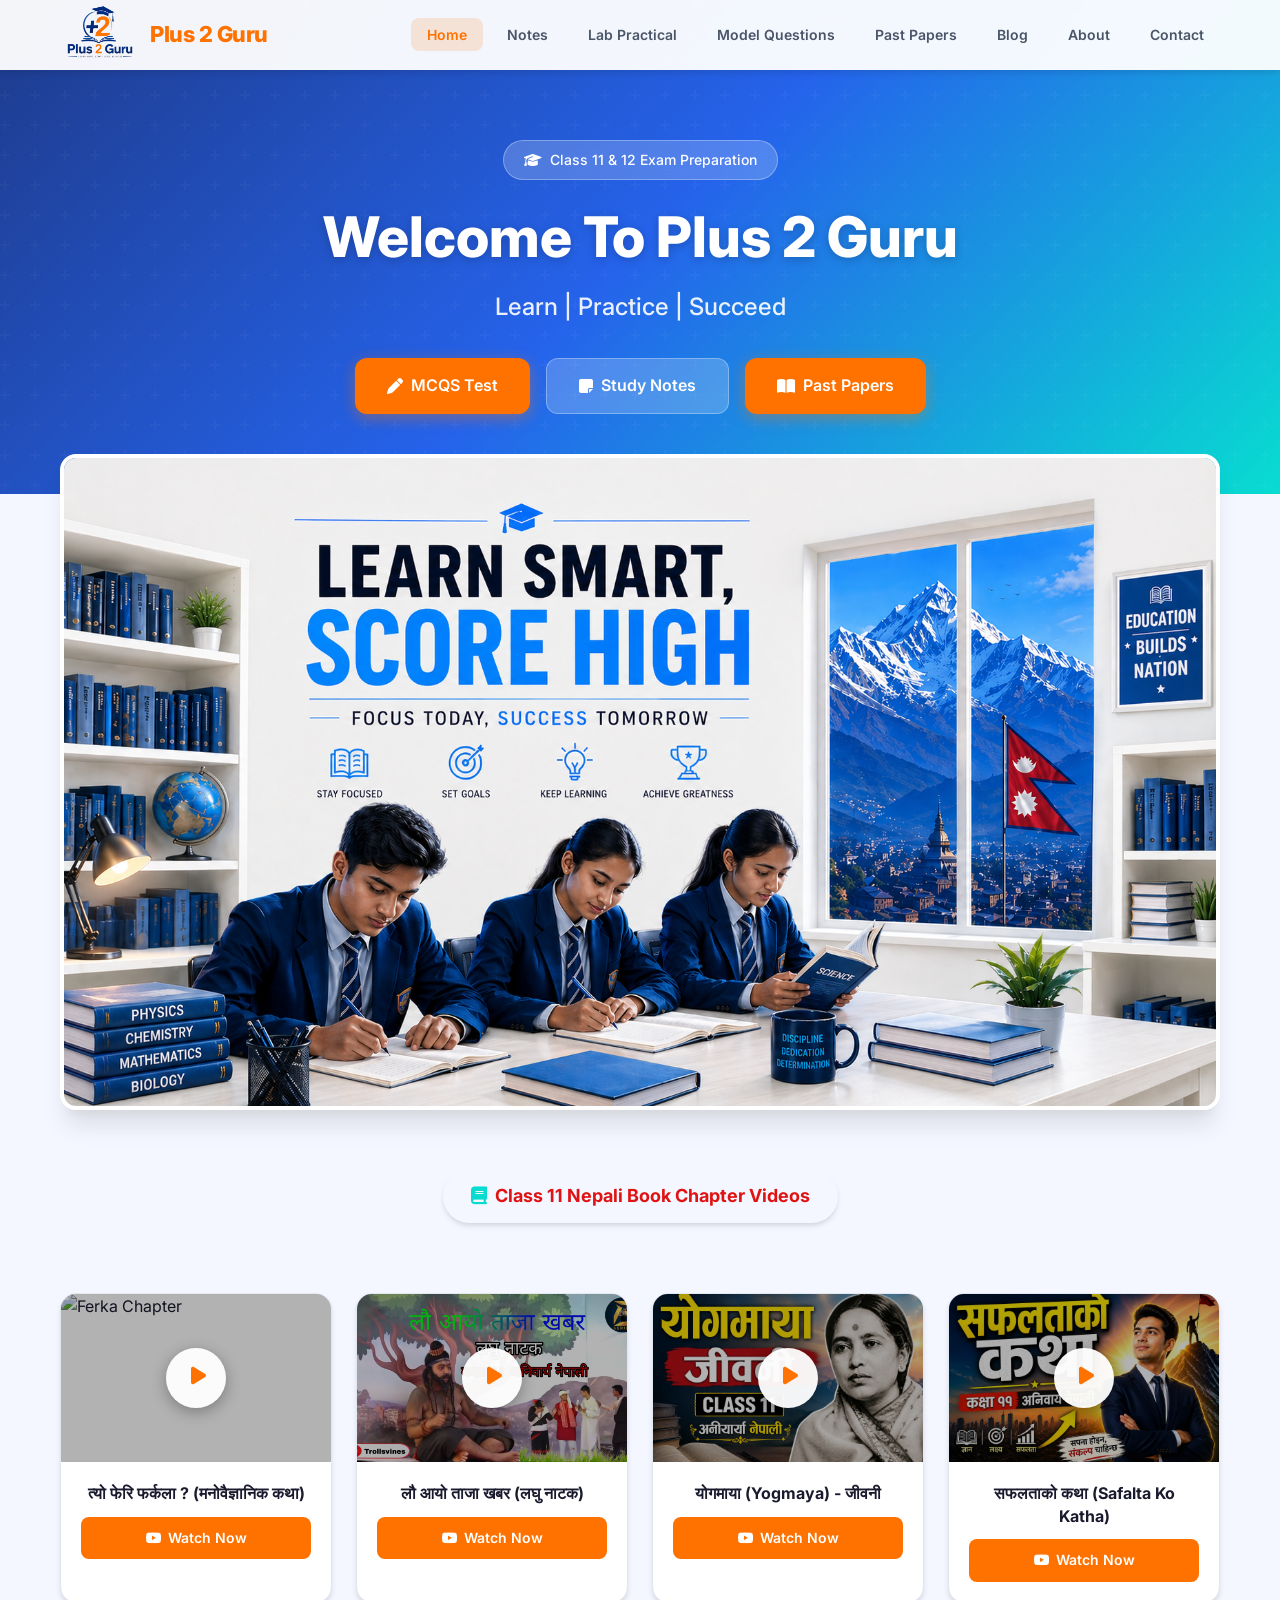
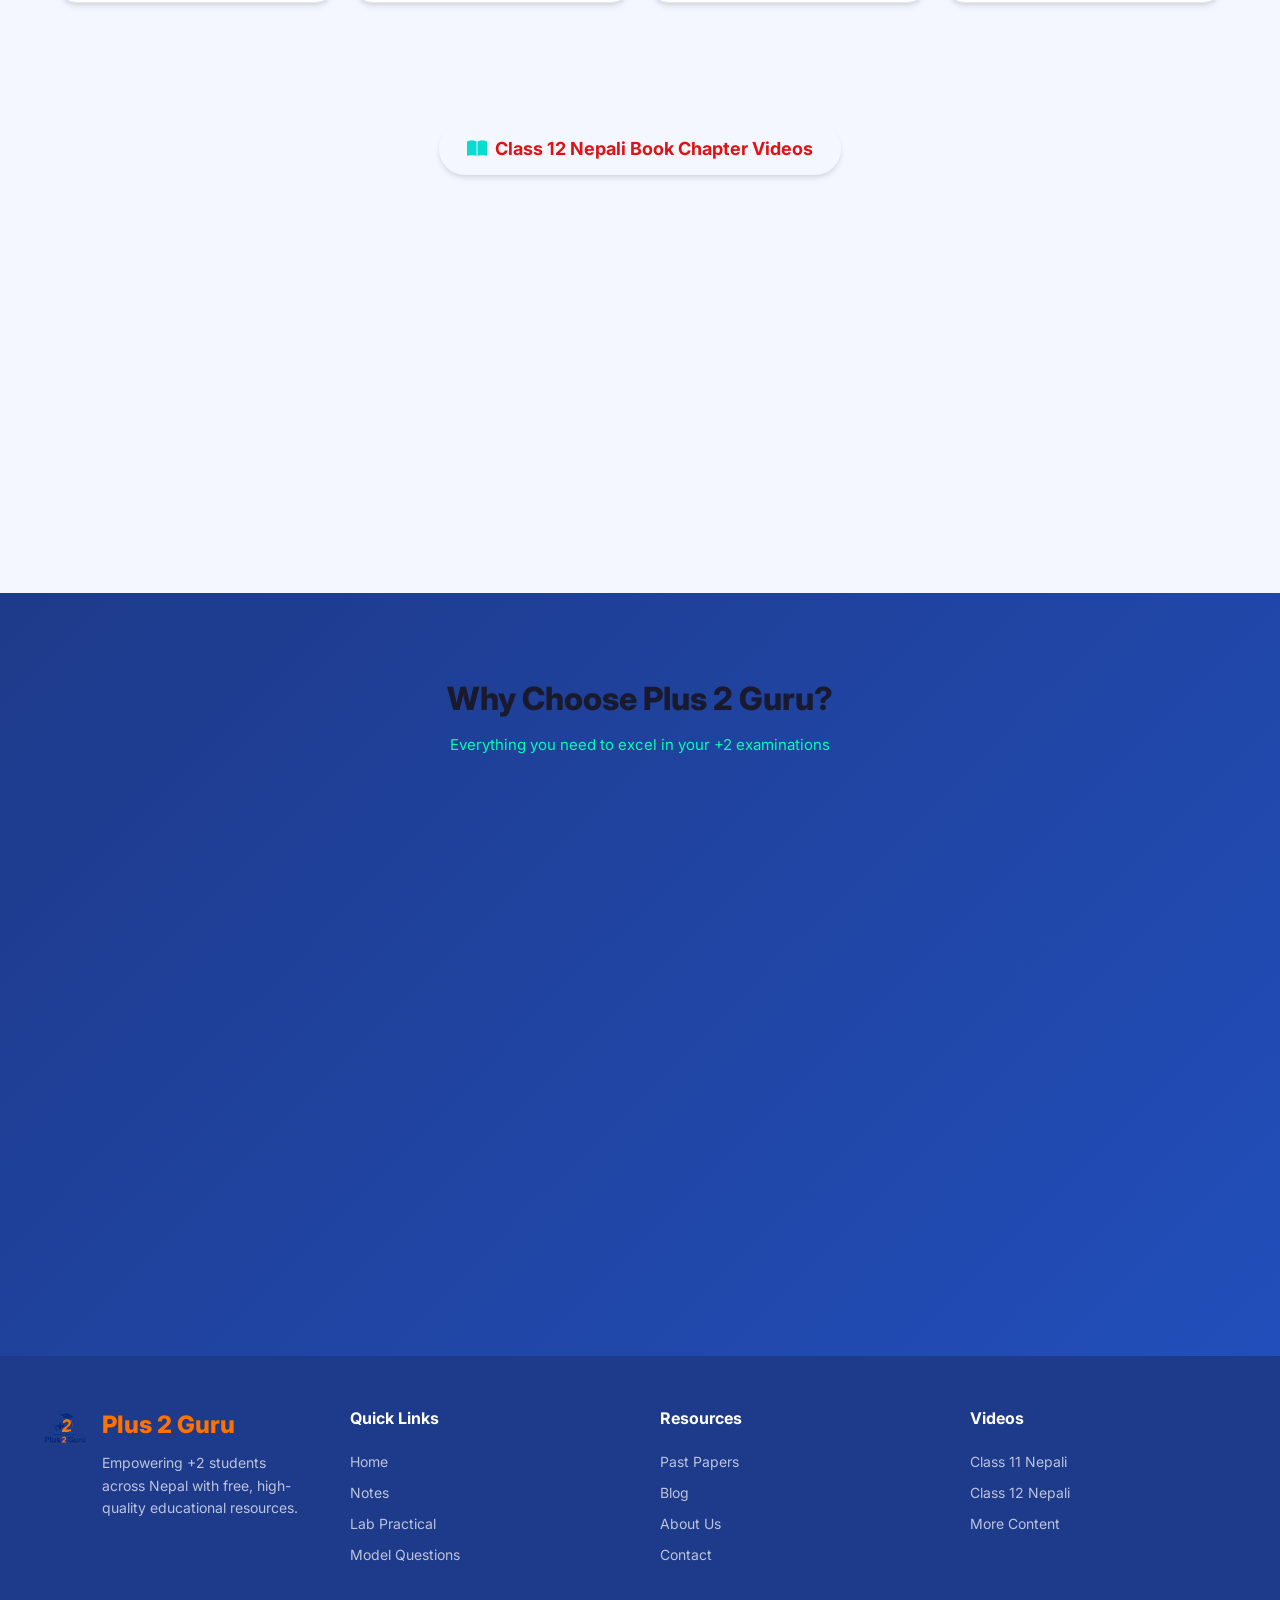
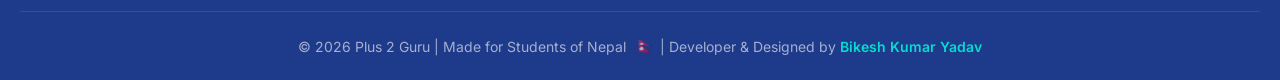
==== index.html @ 15b2e7ae "Add files via upload" ====
<!DOCTYPE html>
<html lang="en">
<head>
<meta charset="UTF-8">
<meta name="viewport" content="width=device-width, initial-scale=1.0">
<title>Plus 2 Guru</title>
<!-- Favicon -->
<link rel="icon" type="image/png" href="favicon.png.png">
<link rel="apple-touch-icon" href="favicon.png.png">
<link href="https://fonts.googleapis.com/css2?family=Inter:wght@300;400;500;600;700;800&display=swap" rel="stylesheet">
<link rel="stylesheet" href="https://cdnjs.cloudflare.com/ajax/libs/font-awesome/6.4.0/css/all.min.css">
 <link rel="stylesheet" href="./style_hidden.css">
</head>
<body>

    <!-- Navigation -->
    <nav class="navbar">
        <div class="nav-container">
            <a href="index.html" class="logo">
                <img src="logo.png.png" alt="Plus 2 Guru Logo">
                <span class="logo-text">Plus 2 Guru</span>
            </a>
            <ul class="nav-links">
                <li><a href="index.html" class="active">Home</a></li>
                <li><a href="note.html">Notes</a></li>
                <li><a href="labclass.html">Lab Practical</a></li>
                <li><a href="modelclass.html">Model Questions</a></li>
                <li><a href="past1.html">Past Papers</a></li>
                <li><a href="blo.html">Blog</a></li>
                <li><a href="about.html">About</a></li>
                <li><a href="contact.html">Contact</a></li>
            </ul>
            <button class="mobile-menu-btn" onclick="toggleMobileNav()">
                <i class="fas fa-bars"></i>
            </button>
        </div>
    </nav>

    <!-- Mobile Navigation -->
    <div class="mobile-nav" id="mobileNav" onclick="closeMobileNav(event)">
        <div class="mobile-nav-content">
            <button class="close-mobile-nav" onclick="toggleMobileNav()">
                <i class="fas fa-times"></i>
            </button>
            <ul class="mobile-nav-links">
                <li><a href="index.html" class="active">Home</a></li>
                <li><a href="note.html">Notes</a></li>
                <li><a href="labclass.html">Lab Practical</a></li>
                <li><a href="modelclass.html">Model Questions</a></li>
                <li><a href="past1.html">Past Papers</a></li>
                <li><a href="blo.html">Blog</a></li>
                <li><a href="about.html">About</a></li>
                <li><a href="contact.html">Contact</a></li>
            </ul>
        </div>
    </div>

    <!-- Hero Section -->
    <section class="hero">
        <div class="hero-content">
            <div class="hero-badge animate-in">
                <i class="fas fa-graduation-cap"></i>
                <span>Class 11 & 12 Exam Preparation</span>
            </div>
            <h1 class="animate-in delay-1">Welcome To Plus 2 Guru</h1>
            <h3 class="animate-in delay-2">Learn | Practice | Succeed</h3>
            <div class="hero-buttons animate-in delay-3">
                <a href="dash.html" class="btn btn-primary">
                    <i class="fas fa-pen"></i>
                    MCQS Test
                </a>
                
                <a href="note.html" class="btn btn-secondary">
                    <i class="fas fa-sticky-note"></i>
                    Study Notes
                </a>
                 <a href="past1.html" class="btn btn-primary">
                    <i class="fas fa-book-open"></i>
                    Past Papers
                </a>
            </div>
        </div>
    </section>

    <!-- Hero Background Image -->
    <div class="hero-bg-section animate-in delay-4">
        <div class="hero-bg-image">
            <img src="b.jpg.png" alt="Learn Smart, Score High - Education for Nepal">
        </div>
    </div>

    <!-- Class 11 Videos -->
    <section class="video-section">
        <div class="section-header">
            <div class="section-badge">
                <i class="fas fa-book"></i>
                Class 11 Nepali Book Chapter Videos
            </div>
        </div>
        <div class="videos-grid">
            <div class="video-card">
                <div class="video-thumbnail">
                    <img src="ferka.jpeg.jpg" alt="Ferka Chapter">
                    <div class="play-overlay">
                        <div class="play-btn">
                      <a href="video1.html"><i class="fas fa-play" ></i></a>
                        </div>
                    </div>
                </div>    
                <div class="video-info" >
                    <h3>त्यो फेरि फर्कला ? (मनोवैज्ञानिक कथा)</h3>
                    <a href="video1.html"  class="watch-btn">
                        <i class="fab fa-youtube"></i> Watch Now
                    </a>
                </div>
            </div>

            <div class="video-card">
                <div class="video-thumbnail">
                    <img src="ayo.jpeg.jpg" alt="Ayo Chapter">
                    <div class="play-overlay">
                        <div class="play-btn">
                      <a href="video2.html"><i class="fas fa-play" ></i></a>
                        </div>
                    </div>
                </div>
                <div class="video-info">
                    <h3>लौ आयो ताजा खबर (लघु नाटक) </h3>
                    <a href="video2.html"  class="watch-btn">
                        <i class="fab fa-youtube"></i> Watch Now
                    </a>
                </div>
            </div>

            <div class="video-card">
                <div class="video-thumbnail">
                    <img src="00.png.png" alt="Yogmaya Chapter">
                    <div class="play-overlay">
                        <div class="play-btn">
                     <a href="video3.html"><i class="fas fa-play" ></i></a>
                        </div>
                    </div>
                </div>
                <div class="video-info">
                    <h3>योगमाया (Yogmaya) - जीवनी</h3>
                    <a href="video3.html"  class="watch-btn">
                        <i class="fab fa-youtube"></i> Watch Now
                    </a>
                </div>
            </div>

            <div class="video-card">
                <div class="video-thumbnail">
                    <img src="safal.png.jpeg" alt="Safalta Ko Katha Chapter">
                    <div class="play-overlay">
                        <div class="play-btn">
                         <a href="video4.html"><i class="fas fa-play" ></i></a>
                        </div>
                    </div>
                </div>
                <div class="video-info">
                    <h3>सफलताको कथा (Safalta Ko Katha)</h3>
                    <a href="video4.html"  class="watch-btn">
                        <i class="fab fa-youtube"></i> Watch Now
                    </a>
                </div>
            </div>
        </div>
    </section>

    <!-- Class 12 Videos -->
    <section class="video-section">
        <div class="section-header">
            <div class="section-badge">
                <i class="fas fa-book-open"></i>
                Class 12 Nepali Book Chapter Videos
            </div>
        </div>
        <div class="videos-grid">
            <div class="video-card">
                <div class="video-thumbnail">
                    <img src="ek.png.jpeg" alt="Ek Chihan Chapter">
                    <div class="play-overlay">
                        <div class="play-btn">
                            <i class="fas fa-play"></i>
                        </div>
                    </div>
                </div>
                <div class="video-info">
                    <h3>एक चिहान (Ek Chihan)</h3>
                    <a href="https://youtu.be/NWFa-pmpjSs?si=XARGlywSF1YW6G14" class="watch-btn">
                        <i class="fab fa-youtube"></i> Watch Now
                    </a>
                </div>
            </div>

            <div class="video-card">
                <div class="video-thumbnail">
                    <img src="maa.png.jpeg" alt="Aama Ko Sapana Chapter">
                    <div class="play-overlay">
                        <div class="play-btn">
                            <i class="fas fa-play"></i>
                        </div>
                    </div>
                </div>
                <div class="video-info">
                    <h3>मातृत्व</h3>
                    <a href="https://youtu.be/qhmOEei97uE?si=GWt0hxagqlVLR-ao"  class="watch-btn">
                        <i class="fab fa-youtube"></i> Watch Now
                    </a>
                </div>
            </div>

            <div class="video-card">
                <div class="video-thumbnail">
                    <img src="gor.png.jpeg" alt="Gorkhe Chapter">
                    <div class="play-overlay">
                        <div class="play-btn">
                            <i class="fas fa-play"></i>
                        </div>
                    </div>
                </div>
                <div class="video-info">
                    <h3>	गोर्खे (Gorkhe)</h3>
                    <a href="https://youtu.be/WlijKur2nHI?si=MJ80Cd7fEApD2IHe" class="watch-btn">
                        <i class="fab fa-youtube"></i> Watch Now
                    </a>
                </div>
            </div>

            <div class="video-card">
                <div class="video-thumbnail">
                    <img src="aama.png.jpeg" alt="Aama Chapter">
                    <div class="play-overlay">
                        <div class="play-btn">
                            <i class="fas fa-play"></i>
                        </div>
                    </div>
                </div>
                <div class="video-info">
                    <h3>आमाको सपना (Aama ko sapna)</h3>
                    <a href="https://youtu.be/B1TwDZCxQ2g?si=ehqPeMb-9_MRemuG"  class="watch-btn">
                        <i class="fab fa-youtube"></i> Watch Now
                    </a>
                </div>
            </div>
        </div>
    </section>

    <!-- Features Section -->
    <section class="features">
        <div class="section-header">
            <h2>Why Choose Plus 2 Guru?</h2>
            <x>Everything you need to excel in your +2 examinations</x>
        </div>
        <div class="features-grid">
            <div class="feature-card">
                <div class="feature-icon">
                    <i class="fas fa-file-alt"></i>
                </div>
                <h3>Past Papers</h3>
                <p>Access years of previous exam papers with detailed solutions and marking schemes.</p>
            </div>
            <div class="feature-card">
                <div class="feature-icon">
                    <i class="fas fa-sticky-note"></i>
                </div>
                <h3>Study Notes</h3>
                <p>Comprehensive, easy-to-understand notes covering the entire +2 curriculum.</p>
            </div>
            <div class="feature-card">
                <div class="feature-icon">
                    <i class="fas fa-flask"></i>
                </div>
                <h3>Lab Practical</h3>
                <p>Step-by-step lab practical guides and experiment documentation.</p>
            </div>
            <div class="feature-card">
                <div class="feature-icon">
                    <i class="fas fa-clipboard-list"></i>
                </div>
                <h3>Model Questions</h3>
                <p>Expert-curated model question sets that mirror the actual exam format.</p>
            </div>
            <div class="feature-card">
                <div class="feature-icon">
                    <i class="fas fa-video"></i>
                </div>
                <h3>Video Lessons</h3>
                <p>Curated video explanations for Nepali chapters and other subjects.</p>
            </div>
            <div class="feature-card">
                <div class="feature-icon">
                    <i class="fas fa-heart"></i>
                </div>
                <h3>100% Free</h3>
                <p>All resources are completely free because education should be accessible to all.</p>
            </div>
        </div>
    </section>

    <!-- Footer -->
    <footer>
        <div class="footer-content">
            <div class="footer-brand">
                <img src="logo.png.png" alt="Plus 2 Guru Logo">
                <div>
                    <h3>Plus 2 Guru</h3>
                    <p>Empowering +2 students across Nepal with free, high-quality educational resources.</p>
                </div>
            </div>
            <div class="footer-links">
                <h4>Quick Links</h4>
                <ul>
                    <li><a href="index.html">Home</a></li>
                    <li><a href="note.html">Notes</a></li>
                    <li><a href="labclass.html">Lab Practical</a></li>
                    <li><a href="modelclass.html">Model Questions</a></li>
                </ul>
            </div>
            <div class="footer-links">
                <h4>Resources</h4>
                <ul>
                    <li><a href="past1.html">Past Papers</a></li>
                    <li><a href="blo.html">Blog</a></li>
                    <li><a href="about.html">About Us</a></li>
                    <li><a href="contact.html">Contact</a></li>
                </ul>
            </div>
            <div class="footer-links">
                <h4>Videos</h4>
                <ul>
                    <li><a href="video1.html" target="_blank">Class 11 Nepali</a></li>
                    <li><a href="video21.html" target="_blank">Class 12 Nepali</a></li>
                    <li><a href="blo.html">More Content</a></li>
                </ul>
            </div>
        </div>
        <div class="footer-bottom">
            <p>© 2026 Plus 2 Guru | Made for Students of Nepal <span class="flag">🇳🇵</span> | Developer & Designed by <span class="designer">Bikesh Kumar Yadav</span></p>
        </div>
    </footer>

    <script>
        function toggleMobileNav() {
            const nav = document.getElementById('mobileNav');
            nav.classList.toggle('active');
            document.body.style.overflow = nav.classList.contains('active') ? 'hidden' : '';
        }

        function closeMobileNav(event) {
            if (event.target === document.getElementById('mobileNav')) {
                toggleMobileNav();
            }
        }

        // Navbar scroll effect
        window.addEventListener('scroll', function() {
            const navbar = document.querySelector('.navbar');
            if (window.scrollY > 50) {
                navbar.style.boxShadow = '0 4px 20px rgba(0,0,0,0.1)';
            } else {
                navbar.style.boxShadow = '0 4px 6px -1px rgba(0,0,0,0.1)';
            }
        });

        // Intersection Observer for scroll animations
        const observerOptions = {
            threshold: 0.1,
            rootMargin: '0px 0px -50px 0px'
        };

        const observer = new IntersectionObserver((entries) => {
            entries.forEach(entry => {
                if (entry.isIntersecting) {
                    entry.target.style.opacity = '1';
                    entry.target.style.transform = 'translateY(0)';
                }
            });
        }, observerOptions);

        document.querySelectorAll('.video-card, .feature-card').forEach((el, index) => {
            el.style.opacity = '0';
            el.style.transform = 'translateY(30px)';
            el.style.transition = `all 0.6s ease ${index * 0.1}s`;
            observer.observe(el);
        });
    </script>
</body>
</html>
---- style_hidden.css ----
@import url(./style.css);
 /* ki hal baa code dekhe aail ba  */
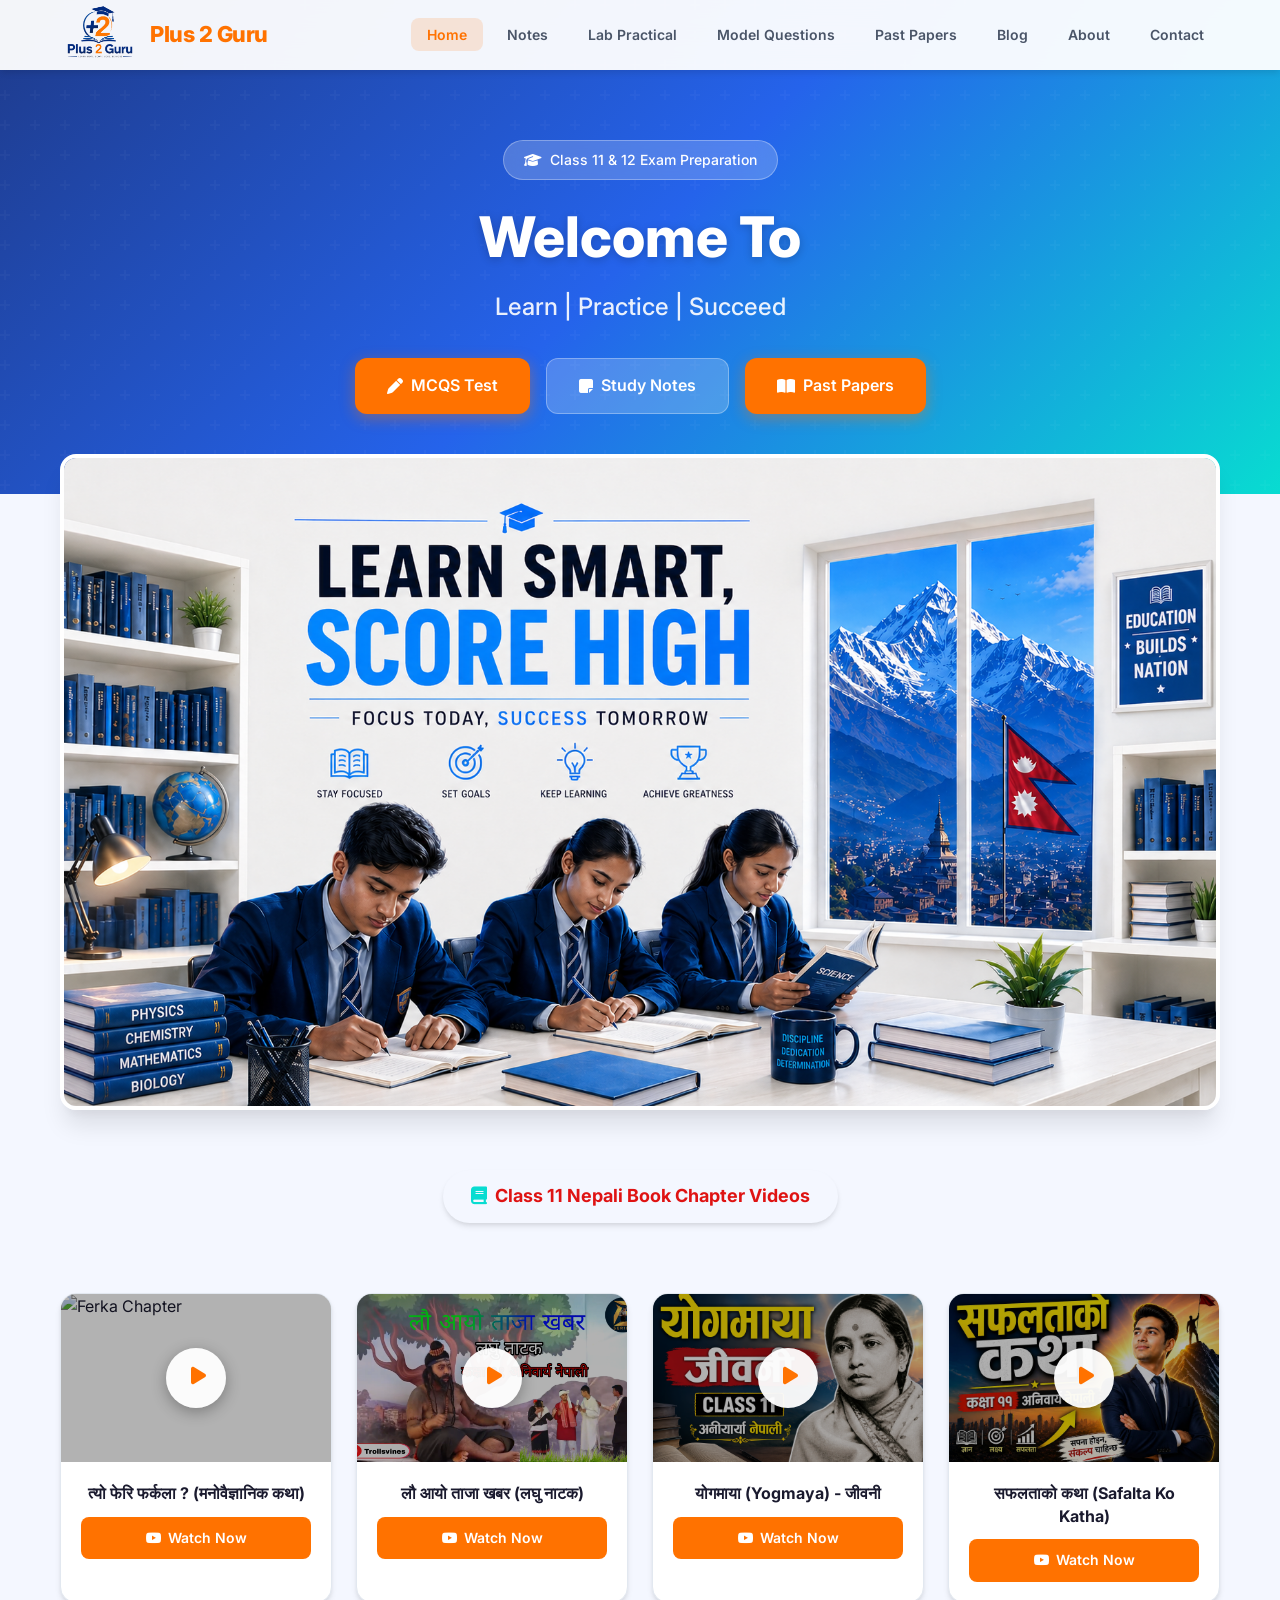
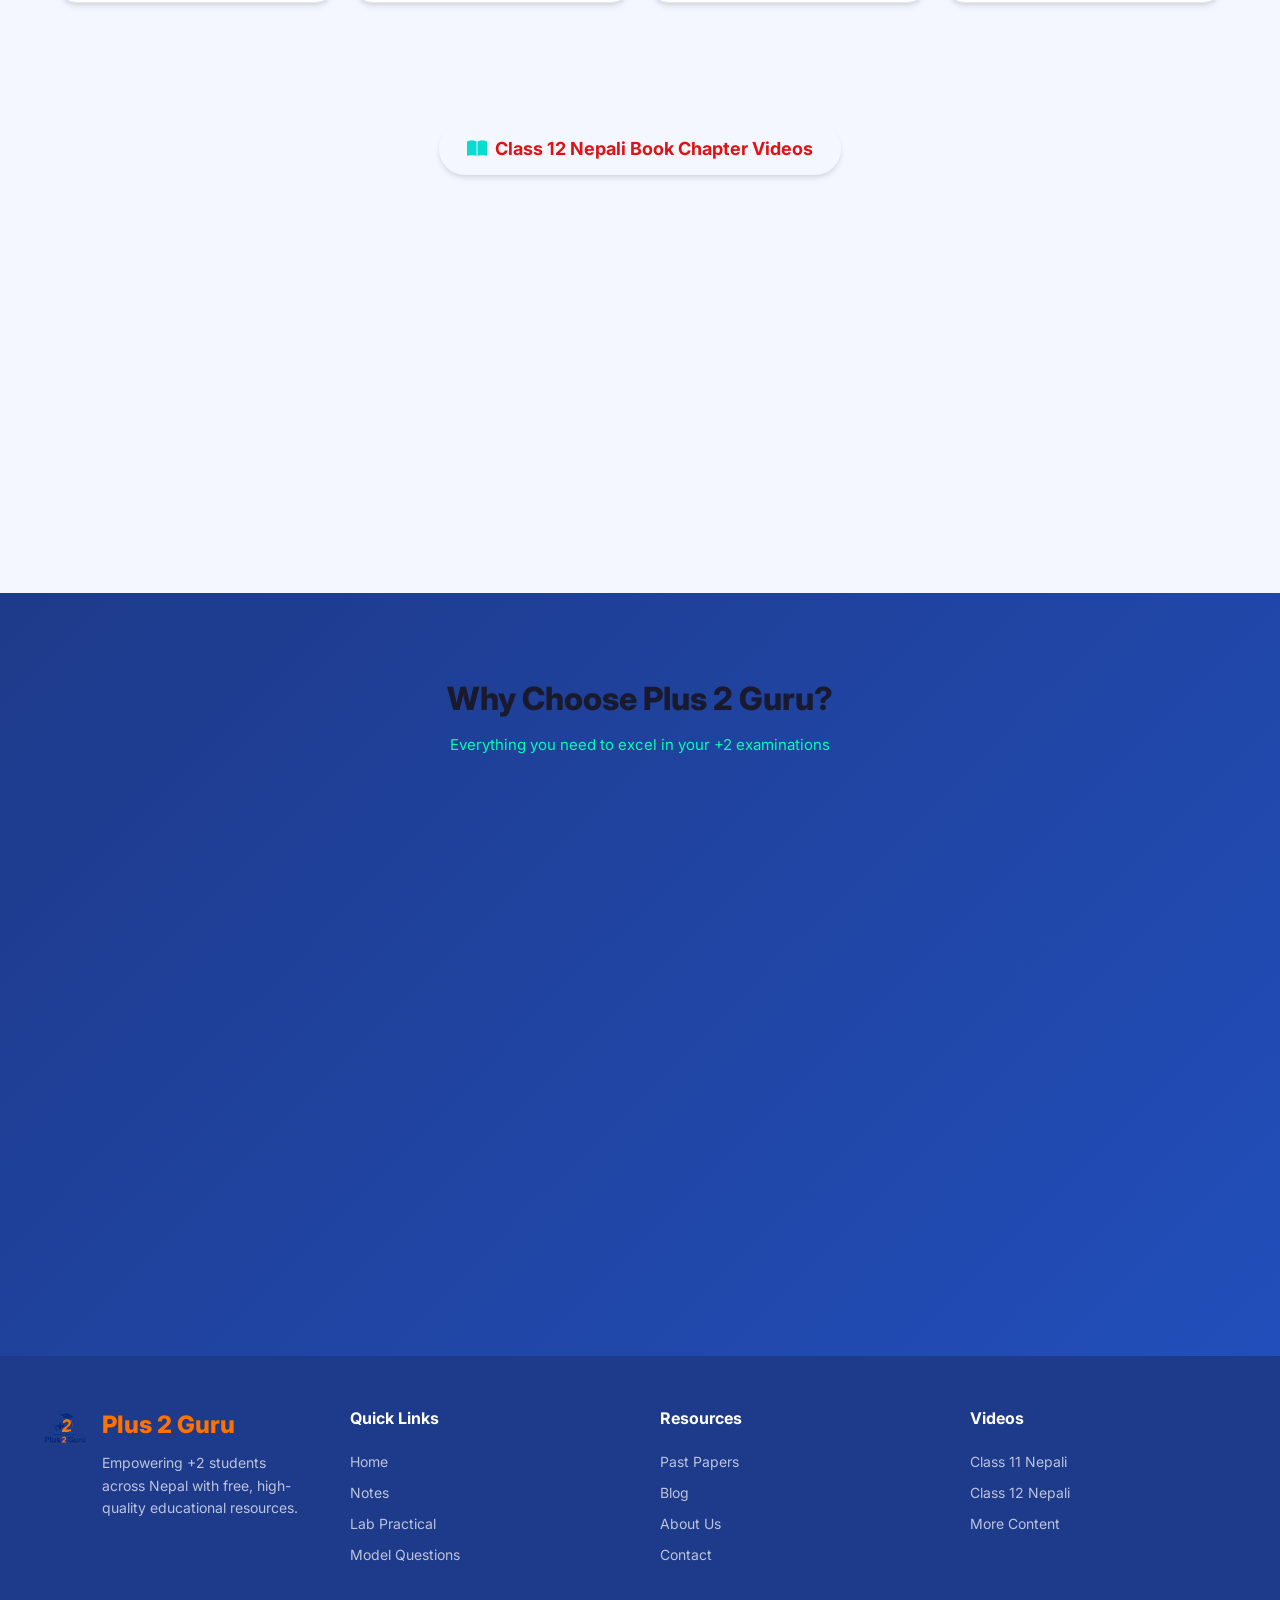
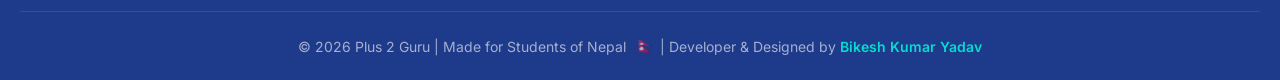
==== commit 409f6e0a: "Add files via upload" ====
--- a/index.html
+++ b/index.html
@@ -62,7 +62,7 @@
                 <i class="fas fa-graduation-cap"></i>
                 <span>Class 11 & 12 Exam Preparation</span>
             </div>
-            <h1 class="animate-in delay-1">Welcome To Plus 2 Guru</h1>
+            <h1 class="animate-in delay-1">Welcome To </h1>
             <h3 class="animate-in delay-2">Learn | Practice | Succeed</h3>
             <div class="hero-buttons animate-in delay-3">
                 <a href="dash.html" class="btn btn-primary">
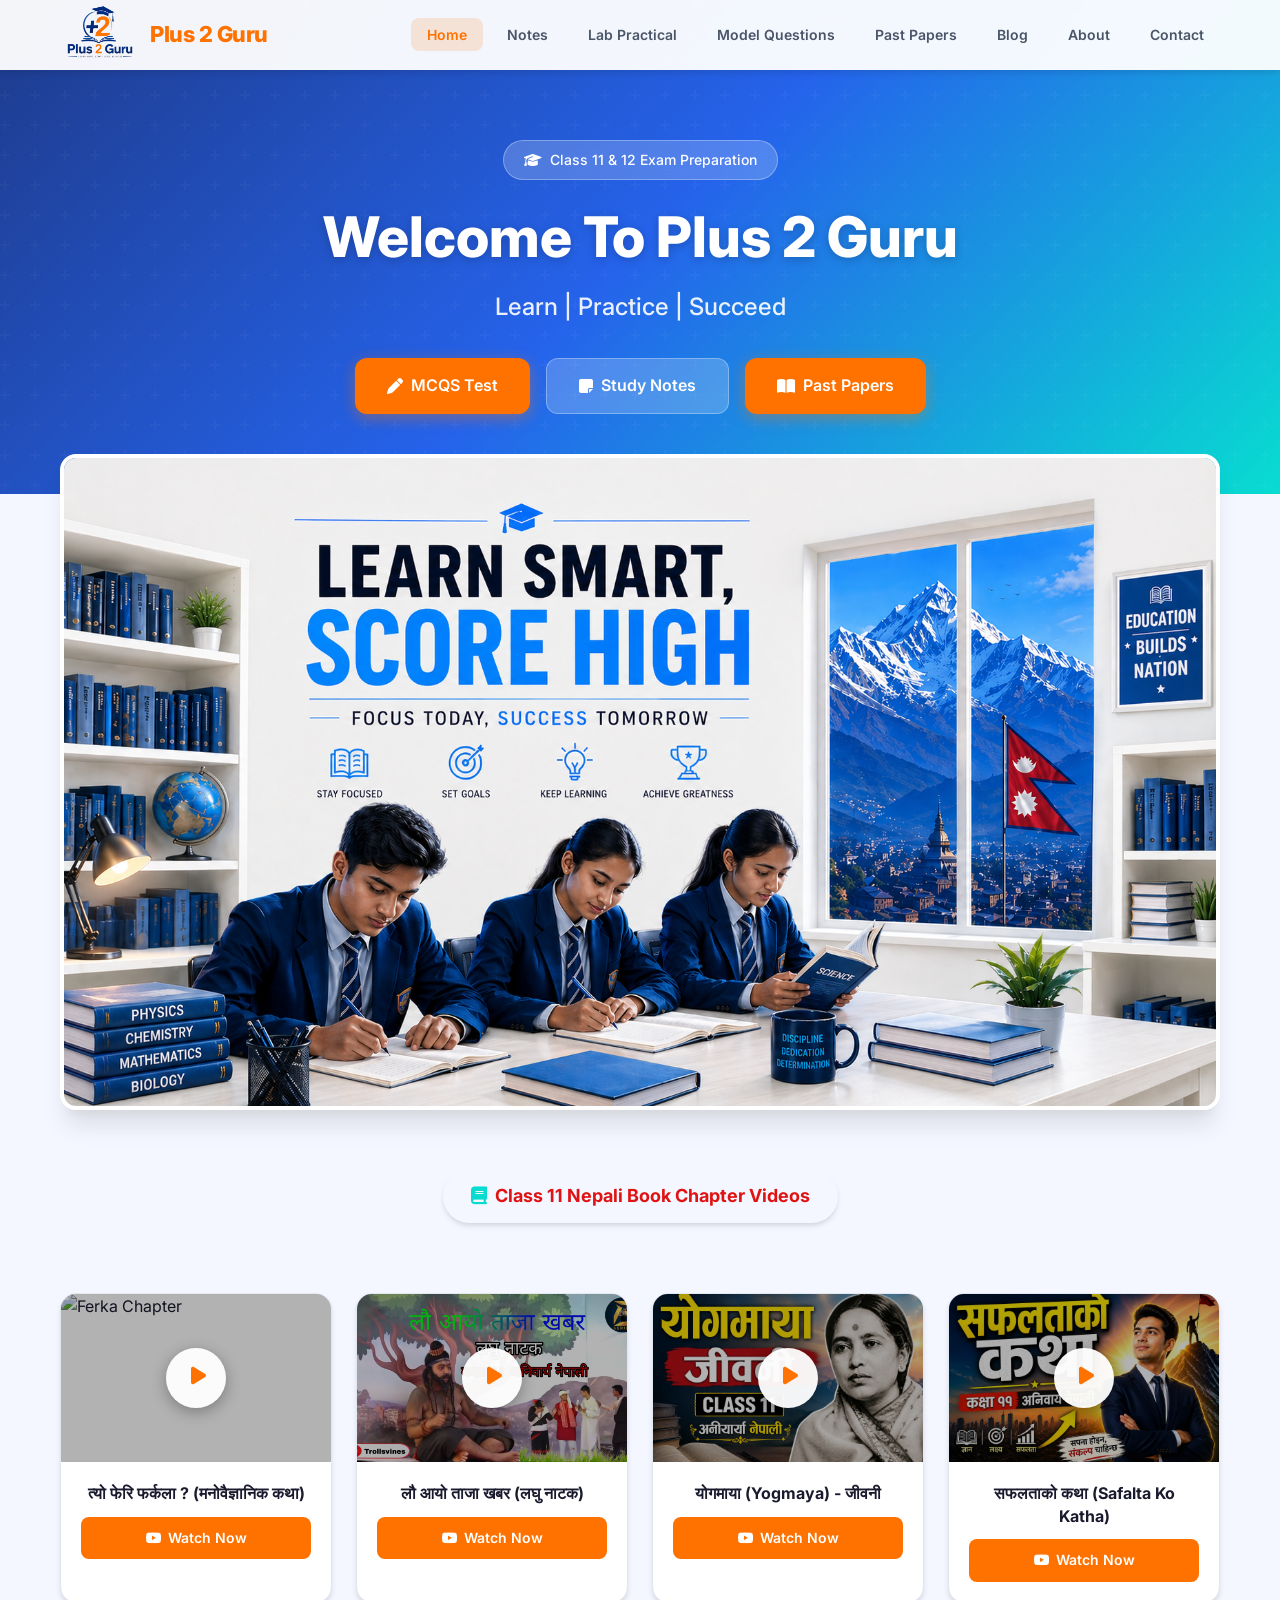
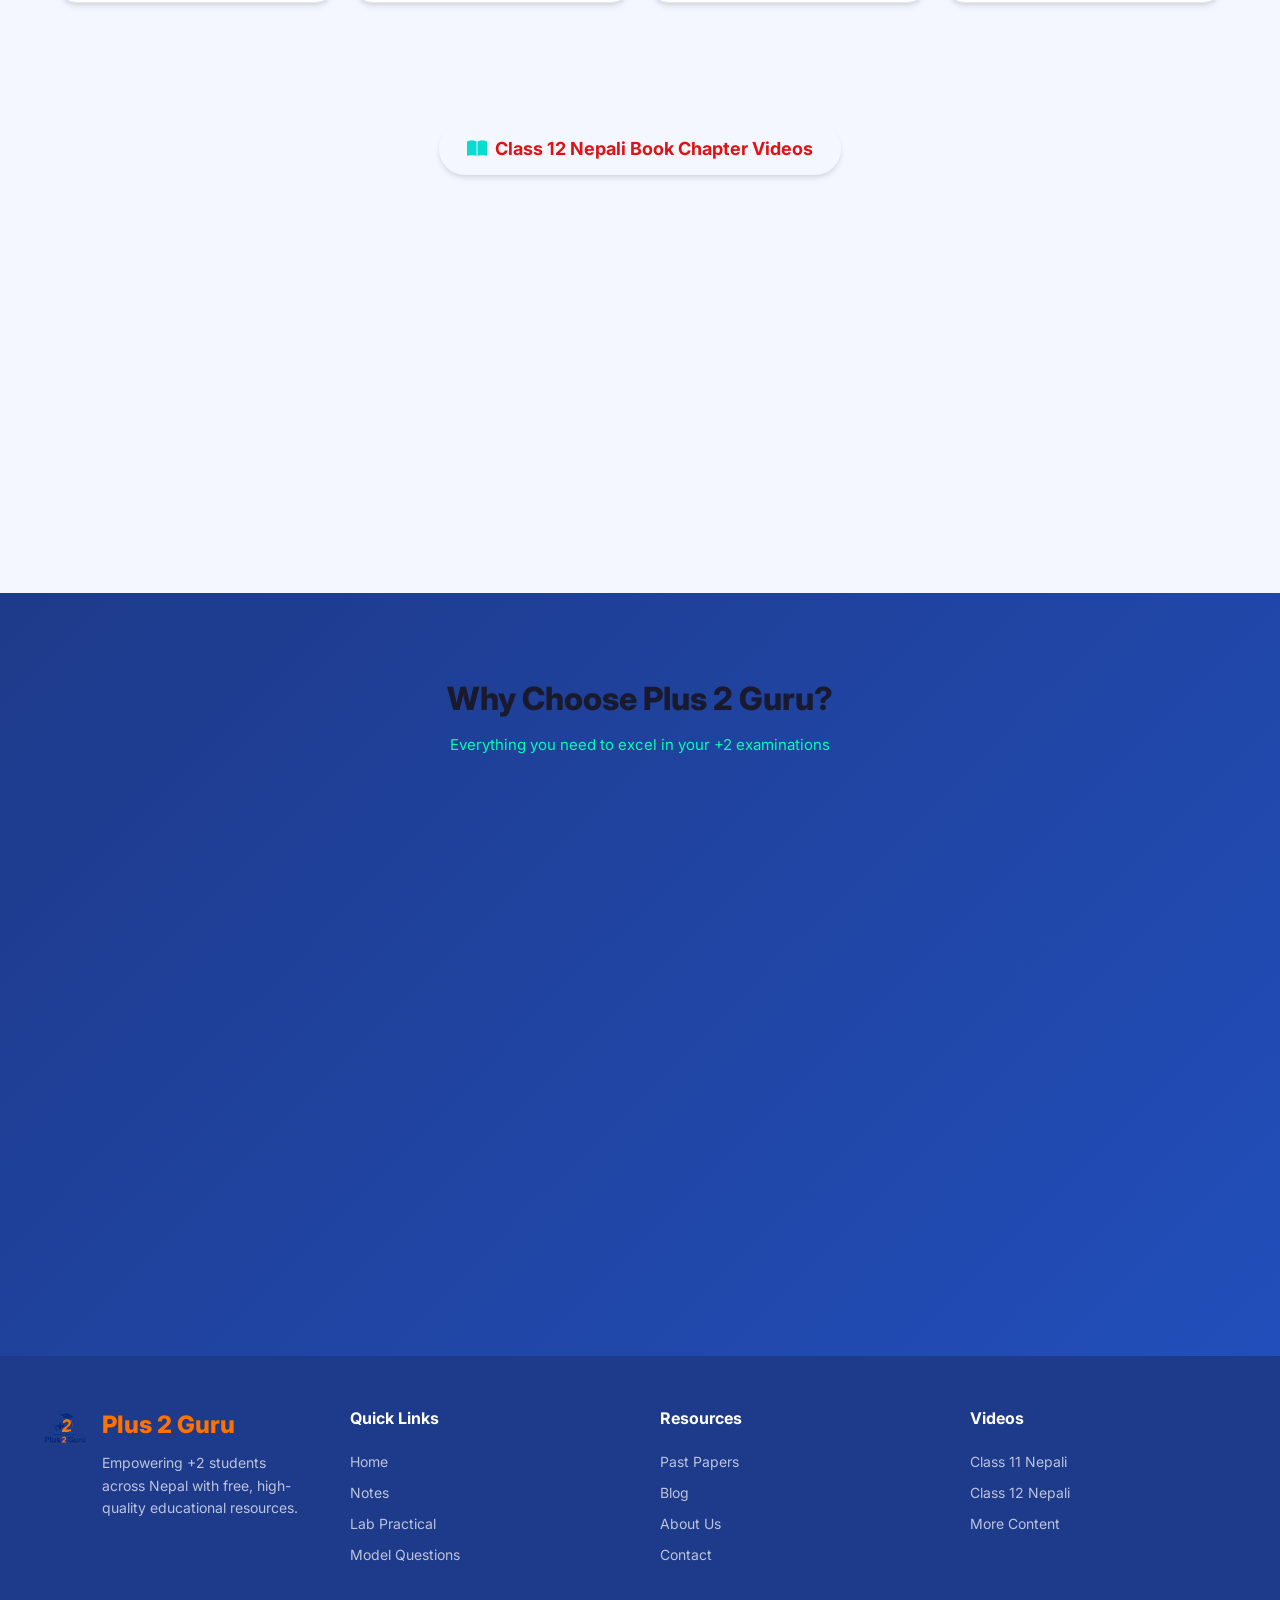
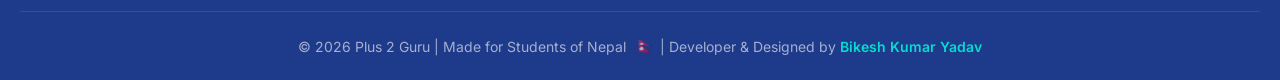
==== commit 84141464: "Add files via upload" ====
--- a/index.html
+++ b/index.html
@@ -62,7 +62,7 @@
                 <i class="fas fa-graduation-cap"></i>
                 <span>Class 11 & 12 Exam Preparation</span>
             </div>
-            <h1 class="animate-in delay-1">Welcome To </h1>
+            <h1 class="animate-in delay-1">Welcome To Plus 2 Guru</h1>
             <h3 class="animate-in delay-2">Learn | Practice | Succeed</h3>
             <div class="hero-buttons animate-in delay-3">
                 <a href="dash.html" class="btn btn-primary">
